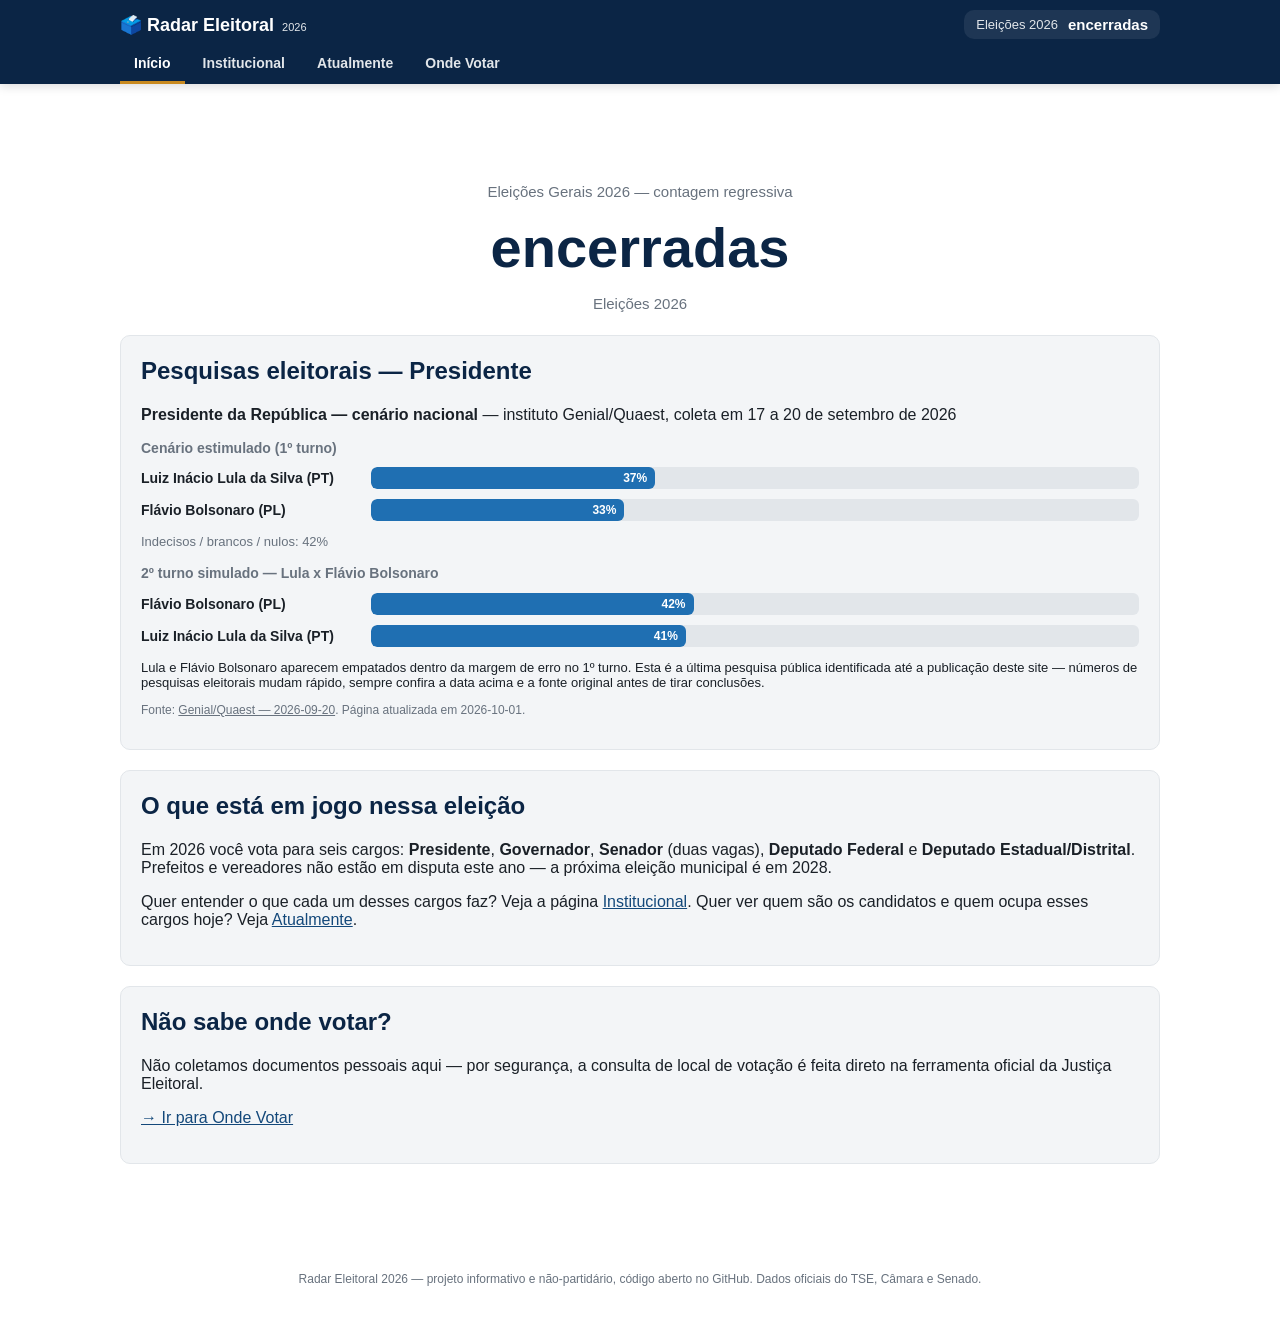
==== index.html @ 76be5bc9 "Radar Eleitoral 2026: home, institucional, atualmente, onde-votar + dados oficiais TSE/Camara/Senado" ====
<!doctype html>
<html lang="pt-BR">
<head>
<meta charset="UTF-8" />
<meta name="viewport" content="width=device-width, initial-scale=1" />
<title>Radar Eleitoral 2026</title>
<meta name="description" content="Pesquisas, calendário e informações sobre as Eleições 2026, com fontes citadas. Sem login, sem coleta de dados pessoais." />
<link rel="icon" href="data:image/svg+xml,<svg xmlns=%22http://www.w3.org/2000/svg%22 viewBox=%220 0 100 100%22><text y=%22.9em%22 font-size=%2290%22>🗳️</text></svg>" />
<link rel="stylesheet" href="css/style.css" />
</head>
<body>
<main>
  <div class="container">
    <section class="hero">
      <p class="subtitle">Eleições Gerais 2026 — contagem regressiva</p>
      <div class="big-timer" id="hero-timer">—</div>
      <p class="subtitle" id="hero-timer-label"></p>
    </section>

    <section class="card">
      <h2>Pesquisas eleitorais — Presidente</h2>
      <div id="pesquisas-content">
        <p class="empty-hint">Carregando pesquisas…</p>
      </div>
    </section>

    <section class="card">
      <h2>O que está em jogo nessa eleição</h2>
      <p>Em 2026 você vota para seis cargos: <strong>Presidente</strong>, <strong>Governador</strong>, <strong>Senador</strong> (duas vagas), <strong>Deputado Federal</strong> e <strong>Deputado Estadual/Distrital</strong>. Prefeitos e vereadores não estão em disputa este ano — a próxima eleição municipal é em 2028.</p>
      <p>Quer entender o que cada um desses cargos faz? Veja a página <a href="institucional.html">Institucional</a>. Quer ver quem são os candidatos e quem ocupa esses cargos hoje? Veja <a href="atualmente.html">Atualmente</a>.</p>
    </section>

    <section class="card">
      <h2>Não sabe onde votar?</h2>
      <p>Não coletamos documentos pessoais aqui — por segurança, a consulta de local de votação é feita direto na ferramenta oficial da Justiça Eleitoral.</p>
      <p><a href="onde-votar.html">→ Ir para Onde Votar</a></p>
    </section>
  </div>
</main>

<footer class="site-footer">
  <div class="container">
    Radar Eleitoral 2026 — projeto informativo e não-partidário, código aberto no GitHub. Dados oficiais do TSE, Câmara e Senado.
  </div>
</footer>

<script src="js/header.js"></script>
<script src="js/home.js"></script>
</body>
</html>
---- css/style.css ----
:root {
  --blue-900: #0b2545;
  --blue-700: #13487a;
  --blue-500: #1f6fb2;
  --slate-900: #1a2027;
  --slate-700: #3c4552;
  --slate-500: #68727e;
  --slate-200: #e2e6ea;
  --slate-100: #f3f5f7;
  --amber: #c98a1f;
  --white: #ffffff;
  --radius: 10px;
  --header-h: 112px;
  --font: -apple-system, "Segoe UI", Roboto, Helvetica, Arial, sans-serif;
}

* {
  box-sizing: border-box;
}

html, body {
  margin: 0;
  padding: 0;
  font-family: var(--font);
  color: var(--slate-900);
  background: var(--white);
}

body {
  padding-top: var(--header-h);
}

a {
  color: var(--blue-700);
}

h1, h2, h3 {
  color: var(--blue-900);
  line-height: 1.25;
}

.container {
  max-width: 1080px;
  margin: 0 auto;
  padding: 0 20px;
}

/* ---------- Header fixo ---------- */
header.site-header {
  position: fixed;
  top: 0;
  left: 0;
  right: 0;
  z-index: 100;
  background: var(--blue-900);
  color: var(--white);
  box-shadow: 0 2px 10px rgba(0, 0, 0, 0.15);
}

.header-top {
  display: flex;
  align-items: center;
  justify-content: space-between;
  gap: 16px;
  padding: 10px 20px 6px;
  max-width: 1080px;
  margin: 0 auto;
}

.brand {
  display: flex;
  align-items: baseline;
  gap: 8px;
  font-weight: 700;
  font-size: 18px;
  color: var(--white);
  text-decoration: none;
  white-space: nowrap;
}

.brand small {
  font-weight: 400;
  font-size: 11px;
  color: var(--slate-200);
}

.timer {
  display: flex;
  align-items: center;
  gap: 10px;
  background: rgba(255, 255, 255, 0.08);
  border-radius: var(--radius);
  padding: 6px 12px;
  font-size: 13px;
  white-space: nowrap;
}

.timer .timer-label {
  color: var(--slate-200);
}

.timer .timer-value {
  font-weight: 700;
  font-variant-numeric: tabular-nums;
  color: var(--white);
  font-size: 15px;
}

nav.tabs {
  display: flex;
  gap: 4px;
  max-width: 1080px;
  margin: 0 auto;
  padding: 0 20px;
  overflow-x: auto;
}

nav.tabs a {
  color: var(--slate-200);
  text-decoration: none;
  padding: 10px 14px;
  font-size: 14px;
  font-weight: 600;
  border-bottom: 3px solid transparent;
  white-space: nowrap;
}

nav.tabs a:hover {
  color: var(--white);
}

nav.tabs a.active {
  color: var(--white);
  border-bottom-color: var(--amber);
}

@media (max-width: 640px) {
  :root {
    --header-h: 128px;
  }
  .header-top {
    flex-wrap: wrap;
  }
  .timer {
    font-size: 12px;
  }
}

/* ---------- Conteúdo geral ---------- */
main {
  padding: 32px 0 64px;
}

.hero {
  text-align: center;
  padding: 24px 0 8px;
}

.hero .big-timer {
  font-size: clamp(32px, 7vw, 56px);
  font-weight: 800;
  color: var(--blue-900);
  font-variant-numeric: tabular-nums;
}

.hero p.subtitle {
  color: var(--slate-500);
  font-size: 15px;
}

.card {
  background: var(--slate-100);
  border: 1px solid var(--slate-200);
  border-radius: var(--radius);
  padding: 20px;
  margin-bottom: 20px;
}

.card h2 {
  margin-top: 0;
}

.source-note {
  font-size: 12px;
  color: var(--slate-500);
  margin-top: 8px;
}

.source-note a {
  color: var(--slate-500);
}

/* Barra de pesquisa (polls) */
.poll-bar-row {
  display: flex;
  align-items: center;
  gap: 10px;
  margin: 10px 0;
}

.poll-bar-row .name {
  width: 220px;
  font-size: 14px;
  font-weight: 600;
  flex-shrink: 0;
}

.poll-bar-track {
  flex: 1;
  background: var(--slate-200);
  border-radius: 6px;
  height: 22px;
  overflow: hidden;
}

.poll-bar-fill {
  height: 100%;
  background: var(--blue-500);
  display: flex;
  align-items: center;
  justify-content: flex-end;
  color: var(--white);
  font-size: 12px;
  font-weight: 700;
  padding-right: 8px;
  border-radius: 6px;
}

/* ---------- Fichas (cards de pessoas) ---------- */
.ficha-grid {
  display: grid;
  grid-template-columns: repeat(auto-fill, minmax(260px, 1fr));
  gap: 14px;
  margin-top: 16px;
}

.ficha {
  border: 1px solid var(--slate-200);
  border-radius: var(--radius);
  padding: 14px;
  background: var(--white);
}

.ficha .ficha-nome {
  font-weight: 700;
  color: var(--blue-900);
  font-size: 15px;
}

.ficha .ficha-cargo {
  font-size: 12px;
  color: var(--amber);
  font-weight: 700;
  text-transform: uppercase;
  letter-spacing: 0.03em;
}

.ficha dl {
  margin: 8px 0 0;
  font-size: 13px;
  color: var(--slate-700);
  display: grid;
  grid-template-columns: auto 1fr;
  gap: 2px 8px;
}

.ficha dt {
  color: var(--slate-500);
}

.ficha .ficha-frase {
  margin-top: 8px;
  font-size: 13px;
  font-style: italic;
  border-left: 3px solid var(--amber);
  padding-left: 8px;
}

.ficha .ficha-link {
  display: inline-block;
  margin-top: 8px;
  font-size: 12px;
}

/* ---------- Filtros ---------- */
.filters {
  display: flex;
  flex-wrap: wrap;
  gap: 10px;
  align-items: center;
  margin-bottom: 8px;
}

.filters select,
.filters input {
  font-family: var(--font);
  padding: 8px 10px;
  border: 1px solid var(--slate-200);
  border-radius: 8px;
  font-size: 14px;
}

.view-toggle {
  display: flex;
  gap: 6px;
  margin-left: auto;
}

.view-toggle button {
  font-family: var(--font);
  border: 1px solid var(--slate-200);
  background: var(--white);
  border-radius: 8px;
  padding: 7px 12px;
  font-size: 13px;
  cursor: pointer;
}

.view-toggle button.active {
  background: var(--blue-900);
  color: var(--white);
  border-color: var(--blue-900);
}

.empty-hint {
  color: var(--slate-500);
  font-size: 14px;
  padding: 24px;
  text-align: center;
}

/* ---------- Organograma ---------- */
.orgchart {
  display: flex;
  flex-direction: column;
  gap: 10px;
  align-items: center;
}

.org-level {
  display: flex;
  flex-wrap: wrap;
  gap: 10px;
  justify-content: center;
}

.org-node {
  background: var(--blue-700);
  color: var(--white);
  border: none;
  border-radius: var(--radius);
  padding: 10px 16px;
  font-family: var(--font);
  font-size: 14px;
  font-weight: 600;
  cursor: pointer;
  min-width: 140px;
}

.org-node .count {
  display: block;
  font-size: 12px;
  font-weight: 400;
  color: var(--slate-200);
}

.org-node:hover {
  background: var(--blue-500);
}

.org-connector {
  width: 2px;
  height: 18px;
  background: var(--slate-200);
}

/* ---------- Diagrama institucional ---------- */
.poderes {
  display: grid;
  grid-template-columns: repeat(auto-fit, minmax(220px, 1fr));
  gap: 16px;
  margin: 20px 0;
}

.poder-card {
  border: 2px solid var(--blue-700);
  border-radius: var(--radius);
  padding: 16px;
  cursor: pointer;
  background: var(--white);
  transition: transform 0.1s, box-shadow 0.1s;
}

.poder-card:hover {
  transform: translateY(-2px);
  box-shadow: 0 6px 16px rgba(11, 37, 69, 0.12);
}

.poder-card h3 {
  margin: 0 0 6px;
}

.poder-card p {
  margin: 0;
  font-size: 13px;
  color: var(--slate-700);
}

.poder-detalhe {
  display: none;
  border-left: 4px solid var(--amber);
  background: var(--slate-100);
  padding: 14px 16px;
  margin-top: -4px;
  margin-bottom: 16px;
  border-radius: 0 var(--radius) var(--radius) var(--radius);
}

.poder-detalhe.open {
  display: block;
}

.flow-steps {
  display: flex;
  flex-wrap: wrap;
  gap: 8px;
  align-items: center;
  margin: 16px 0;
}

.flow-step {
  background: var(--slate-100);
  border: 1px solid var(--slate-200);
  border-radius: 999px;
  padding: 8px 14px;
  font-size: 13px;
  cursor: pointer;
  font-weight: 600;
}

.flow-step.active {
  background: var(--amber);
  color: var(--white);
  border-color: var(--amber);
}

.flow-arrow {
  color: var(--slate-500);
}

footer.site-footer {
  text-align: center;
  font-size: 12px;
  color: var(--slate-500);
  padding: 24px 0 40px;
}
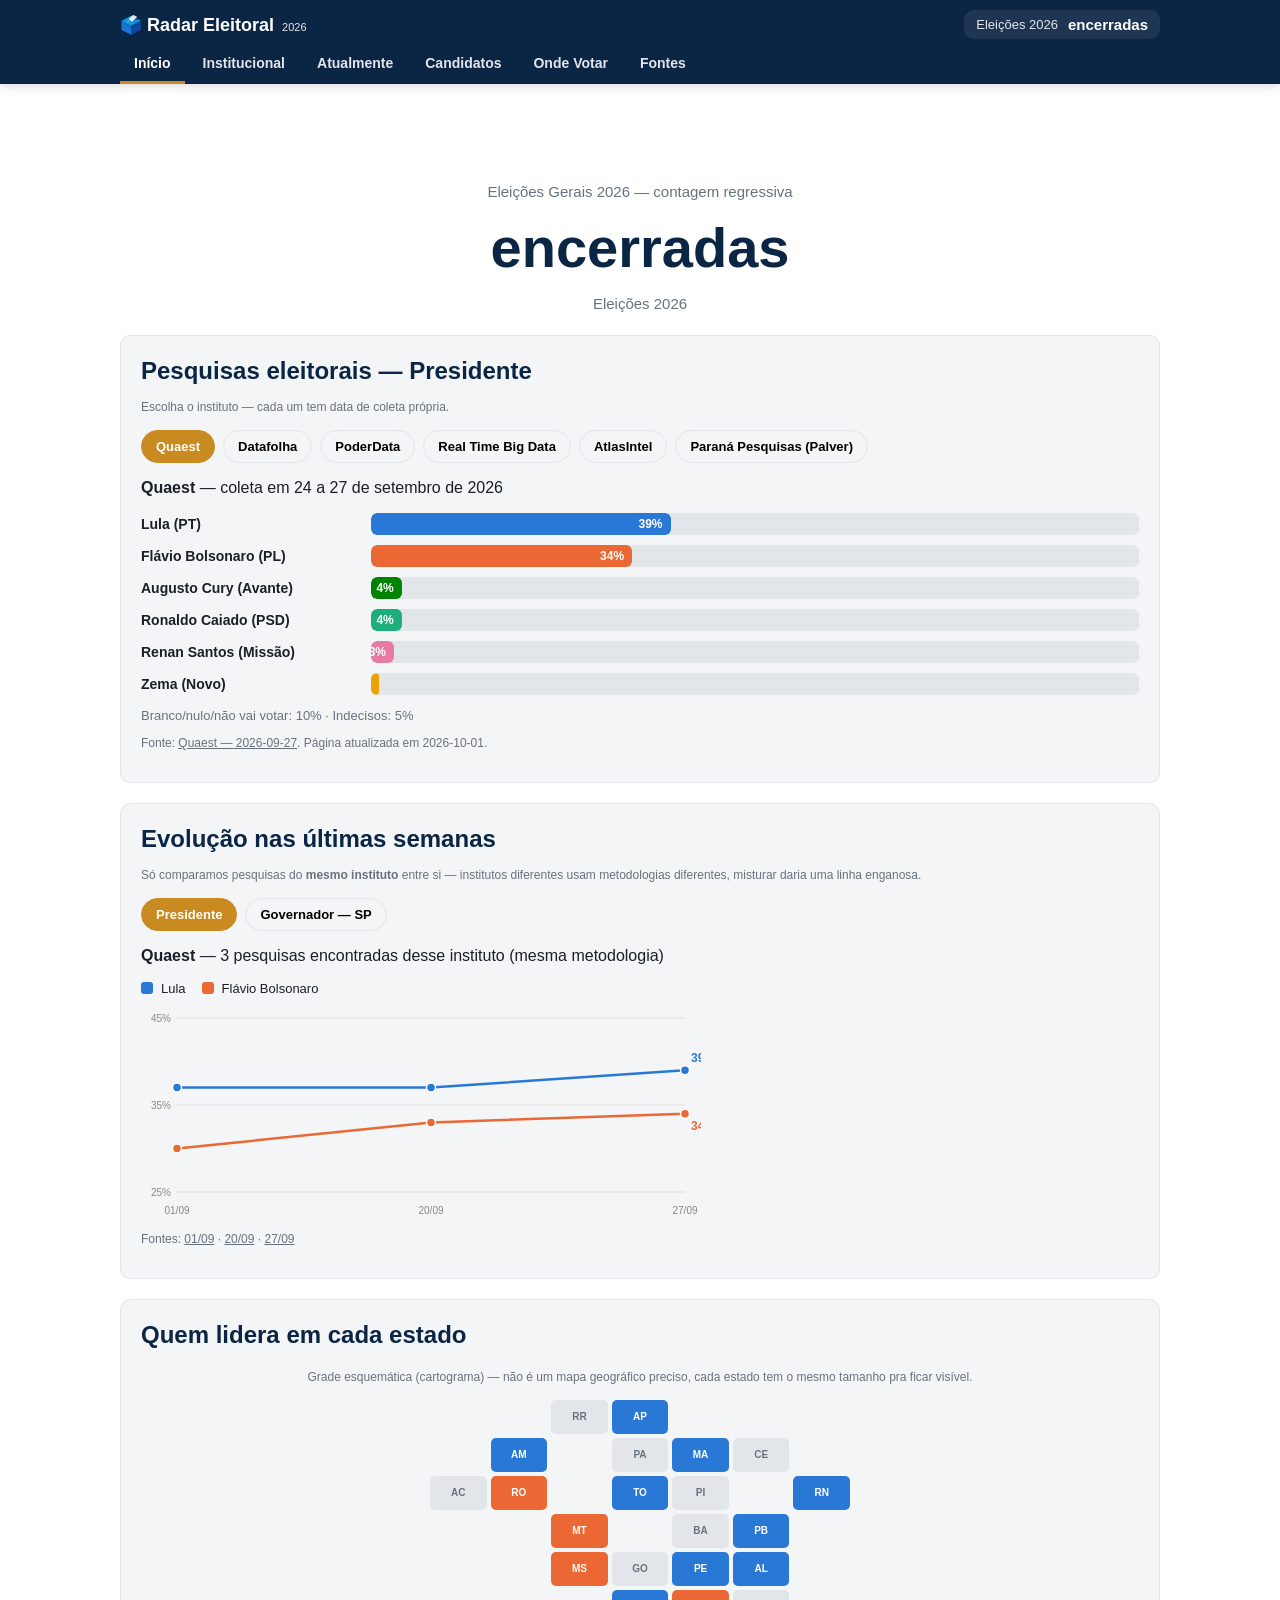
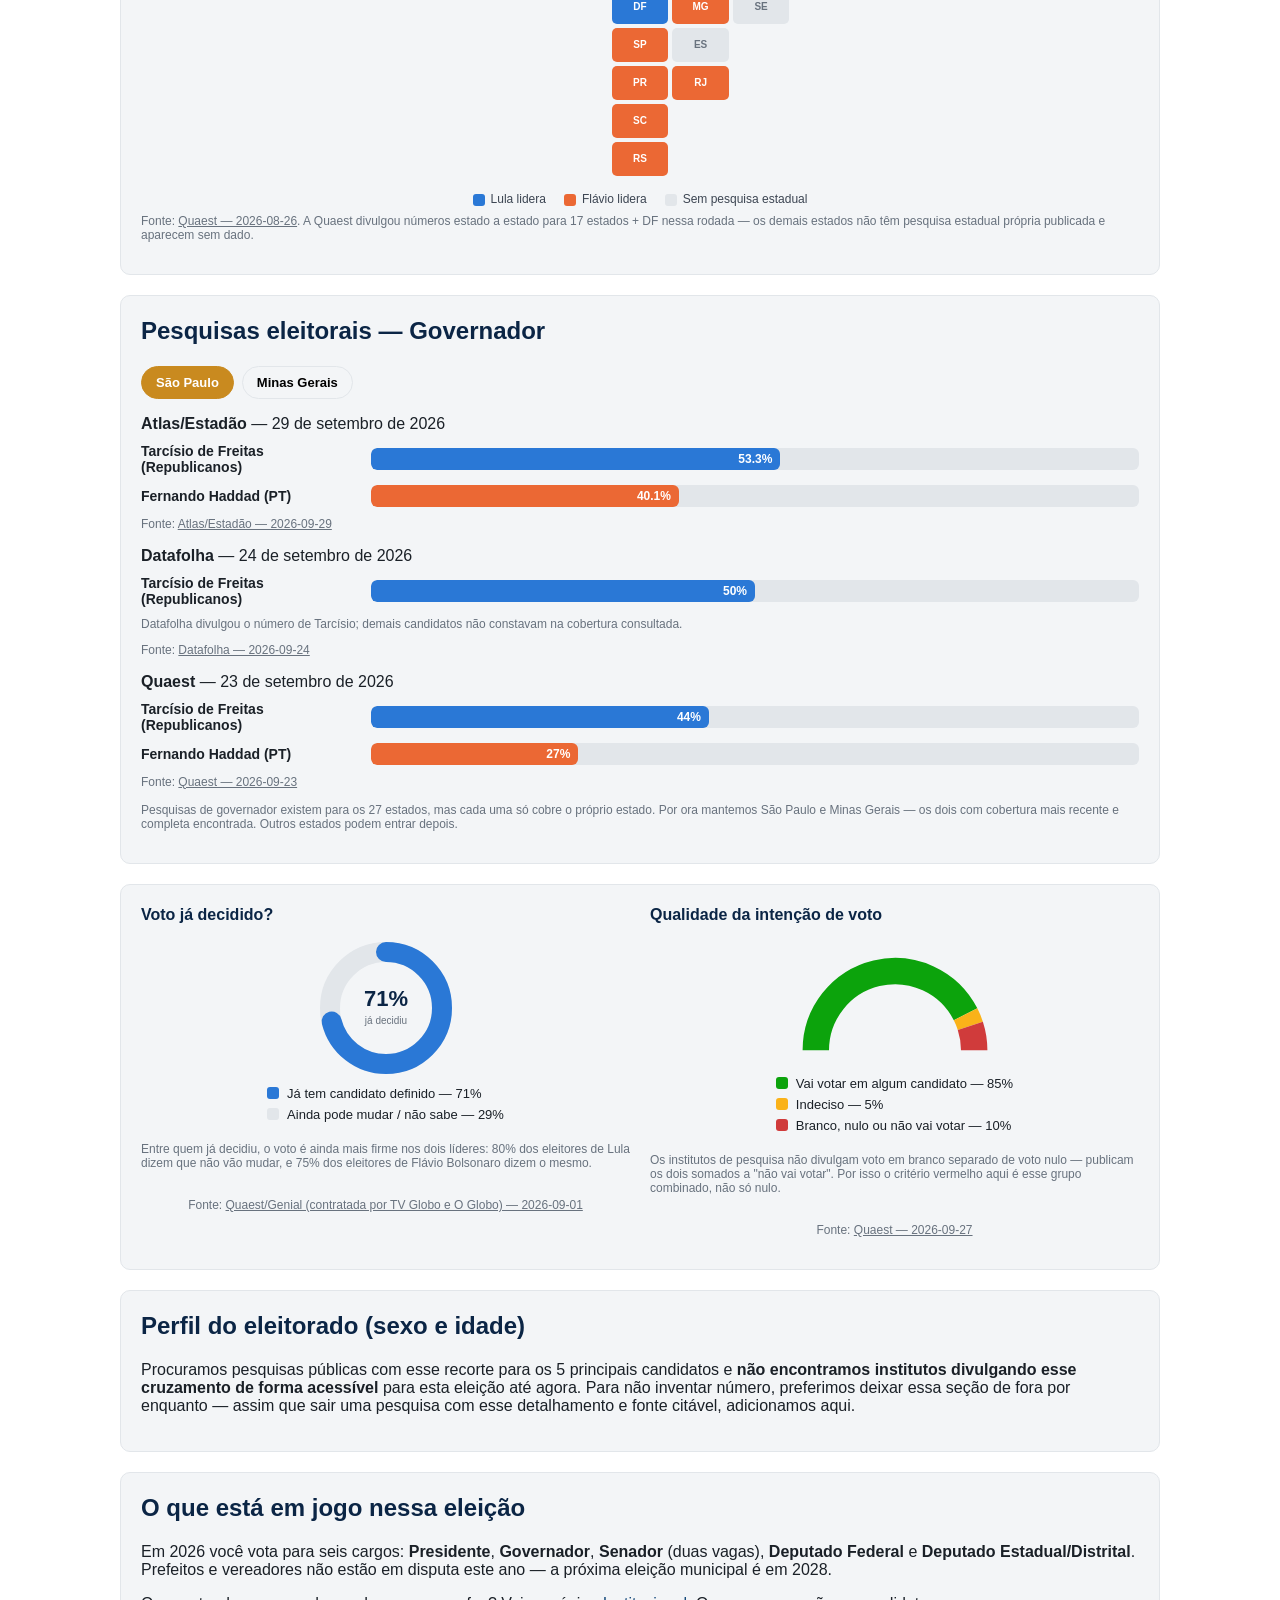
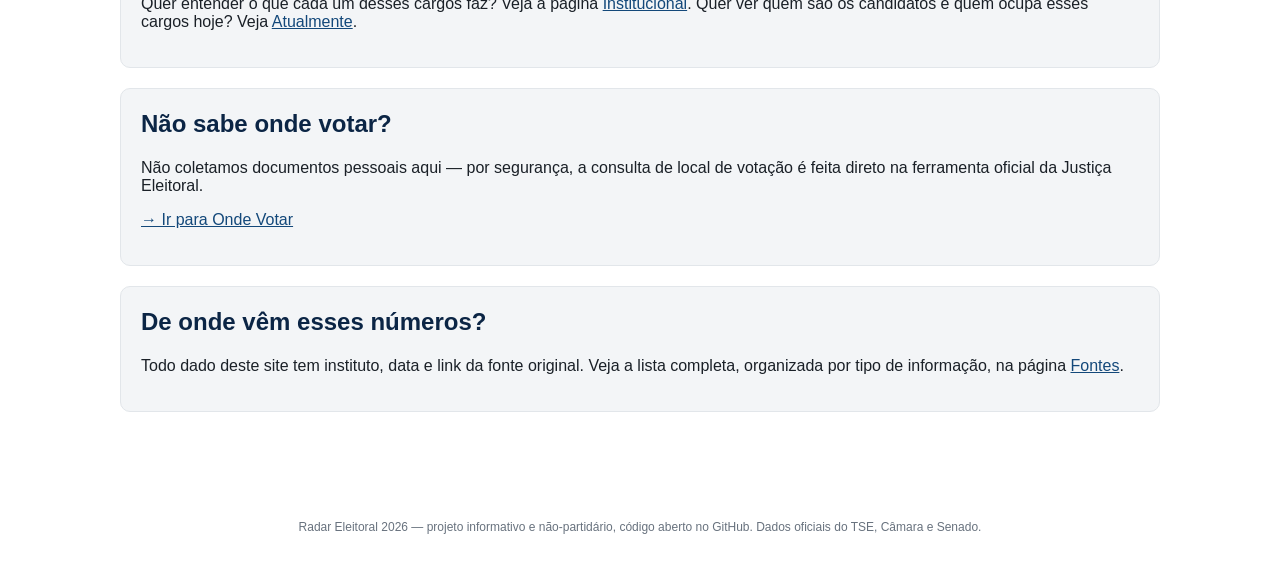
==== commit e3fa269b: "Separa Candidatos de Atualmente, adiciona pagina Fontes, e expande Home: seletor de institutos, evol" ====
--- a/index.html
+++ b/index.html
@@ -17,11 +17,55 @@
       <p class="subtitle" id="hero-timer-label"></p>
     </section>
 
-    <section class="card">
+    <section class="card viz-root">
       <h2>Pesquisas eleitorais — Presidente</h2>
+      <p class="source-note" style="margin-top:-6px;">Escolha o instituto — cada um tem data de coleta própria.</p>
+      <div class="flow-steps" id="instituto-tabs"></div>
       <div id="pesquisas-content">
         <p class="empty-hint">Carregando pesquisas…</p>
       </div>
+    </section>
+
+    <section class="card viz-root">
+      <h2>Evolução nas últimas semanas</h2>
+      <p class="source-note" style="margin-top:-6px;">Só comparamos pesquisas do <strong>mesmo instituto</strong> entre si — institutos diferentes usam metodologias diferentes, misturar daria uma linha enganosa.</p>
+      <div class="flow-steps" id="evolucao-tabs"></div>
+      <div id="evolucao-content" style="margin-top:10px;">
+        <p class="empty-hint">Carregando…</p>
+      </div>
+    </section>
+
+    <section class="card viz-root">
+      <h2>Quem lidera em cada estado</h2>
+      <div id="mapa-content">
+        <p class="empty-hint">Carregando mapa…</p>
+      </div>
+    </section>
+
+    <section class="card viz-root">
+      <h2>Pesquisas eleitorais — Governador</h2>
+      <div class="flow-steps" id="estado-tabs"></div>
+      <div id="governador-content" style="margin-top:10px;">
+        <p class="empty-hint">Carregando…</p>
+      </div>
+    </section>
+
+    <section class="card viz-root">
+      <div class="two-col">
+        <div>
+          <h2 style="font-size:16px;">Voto já decidido?</h2>
+          <div id="decisao-content"><p class="empty-hint">Carregando…</p></div>
+        </div>
+        <div>
+          <h2 style="font-size:16px;">Qualidade da intenção de voto</h2>
+          <div id="gauge-content"><p class="empty-hint">Carregando…</p></div>
+        </div>
+      </div>
+    </section>
+
+    <section class="card">
+      <h2>Perfil do eleitorado (sexo e idade)</h2>
+      <p>Procuramos pesquisas públicas com esse recorte para os 5 principais candidatos e <strong>não encontramos institutos divulgando esse cruzamento de forma acessível</strong> para esta eleição até agora. Para não inventar número, preferimos deixar essa seção de fora por enquanto — assim que sair uma pesquisa com esse detalhamento e fonte citável, adicionamos aqui.</p>
     </section>
 
     <section class="card">
@@ -34,6 +78,11 @@
       <h2>Não sabe onde votar?</h2>
       <p>Não coletamos documentos pessoais aqui — por segurança, a consulta de local de votação é feita direto na ferramenta oficial da Justiça Eleitoral.</p>
       <p><a href="onde-votar.html">→ Ir para Onde Votar</a></p>
+    </section>
+
+    <section class="card">
+      <h2>De onde vêm esses números?</h2>
+      <p>Todo dado deste site tem instituto, data e link da fonte original. Veja a lista completa, organizada por tipo de informação, na página <a href="fontes.html">Fontes</a>.</p>
     </section>
   </div>
 </main>
--- a/css/style.css
+++ b/css/style.css
@@ -454,3 +454,161 @@
   color: var(--slate-500);
   padding: 24px 0 40px;
 }
+
+/* ---------- Dataviz tokens (paleta validada do skill dataviz) ---------- */
+.viz-root {
+  --cat-1: #2a78d6; /* azul */
+  --cat-2: #eb6834; /* laranja */
+  --cat-3: #1baf7a; /* água */
+  --cat-4: #eda100; /* amarelo */
+  --cat-5: #e87ba4; /* magenta */
+  --cat-6: #008300; /* verde */
+  --cat-7: #4a3aa7; /* violeta */
+  --status-good: #0ca30c;
+  --status-warning: #fab219;
+  --status-critical: #d03b3b;
+  --ink-primary: #0b0b0b;
+  --ink-secondary: #52514e;
+  --ink-muted: #898781;
+  --grid-line: #e1e0d9;
+}
+
+.subsection-title {
+  font-size: 14px;
+  color: var(--slate-500);
+  margin: 18px 0 6px;
+  font-weight: 700;
+}
+
+.two-col {
+  display: grid;
+  grid-template-columns: 1fr 1fr;
+  gap: 20px;
+}
+
+@media (max-width: 720px) {
+  .two-col {
+    grid-template-columns: 1fr;
+  }
+}
+
+/* Mapa-grade do Brasil (cartograma esquemático, não geográfico) */
+.state-map {
+  display: grid;
+  grid-template-columns: repeat(7, 1fr);
+  grid-auto-rows: 34px;
+  gap: 4px;
+  max-width: 420px;
+  margin: 16px auto;
+}
+
+.state-cell {
+  border-radius: 5px;
+  display: flex;
+  align-items: center;
+  justify-content: center;
+  font-size: 10px;
+  font-weight: 700;
+  color: var(--white);
+  cursor: default;
+  position: relative;
+}
+
+.state-cell.sem-dado {
+  background: var(--slate-200);
+  color: var(--slate-500);
+}
+
+.state-cell:hover .state-tooltip {
+  display: block;
+}
+
+.state-tooltip {
+  display: none;
+  position: absolute;
+  bottom: 110%;
+  left: 50%;
+  transform: translateX(-50%);
+  background: var(--slate-900);
+  color: var(--white);
+  font-size: 11px;
+  font-weight: 400;
+  padding: 6px 8px;
+  border-radius: 6px;
+  white-space: nowrap;
+  z-index: 5;
+}
+
+.map-legend {
+  display: flex;
+  justify-content: center;
+  gap: 18px;
+  font-size: 12px;
+  color: var(--slate-700);
+  flex-wrap: wrap;
+}
+
+.map-legend .swatch {
+  display: inline-block;
+  width: 12px;
+  height: 12px;
+  border-radius: 3px;
+  margin-right: 6px;
+  vertical-align: middle;
+}
+
+/* Rosca e velocímetro */
+.chart-figure {
+  display: flex;
+  flex-direction: column;
+  align-items: center;
+  gap: 8px;
+}
+
+.chart-figure svg {
+  max-width: 220px;
+}
+
+.donut-center-label {
+  font-size: 22px;
+  font-weight: 800;
+  fill: var(--blue-900);
+}
+
+.donut-center-sub {
+  font-size: 10px;
+  fill: var(--slate-500);
+}
+
+.legend-list {
+  display: flex;
+  flex-direction: column;
+  gap: 6px;
+  font-size: 13px;
+}
+
+.legend-list .legend-row {
+  display: flex;
+  align-items: center;
+  gap: 8px;
+}
+
+.legend-list .swatch {
+  width: 12px;
+  height: 12px;
+  border-radius: 3px;
+  flex-shrink: 0;
+}
+
+.gauge-value {
+  font-size: 13px;
+  text-align: center;
+  color: var(--slate-700);
+}
+
+.candidate-selector {
+  display: flex;
+  gap: 8px;
+  flex-wrap: wrap;
+  margin-bottom: 10px;
+}
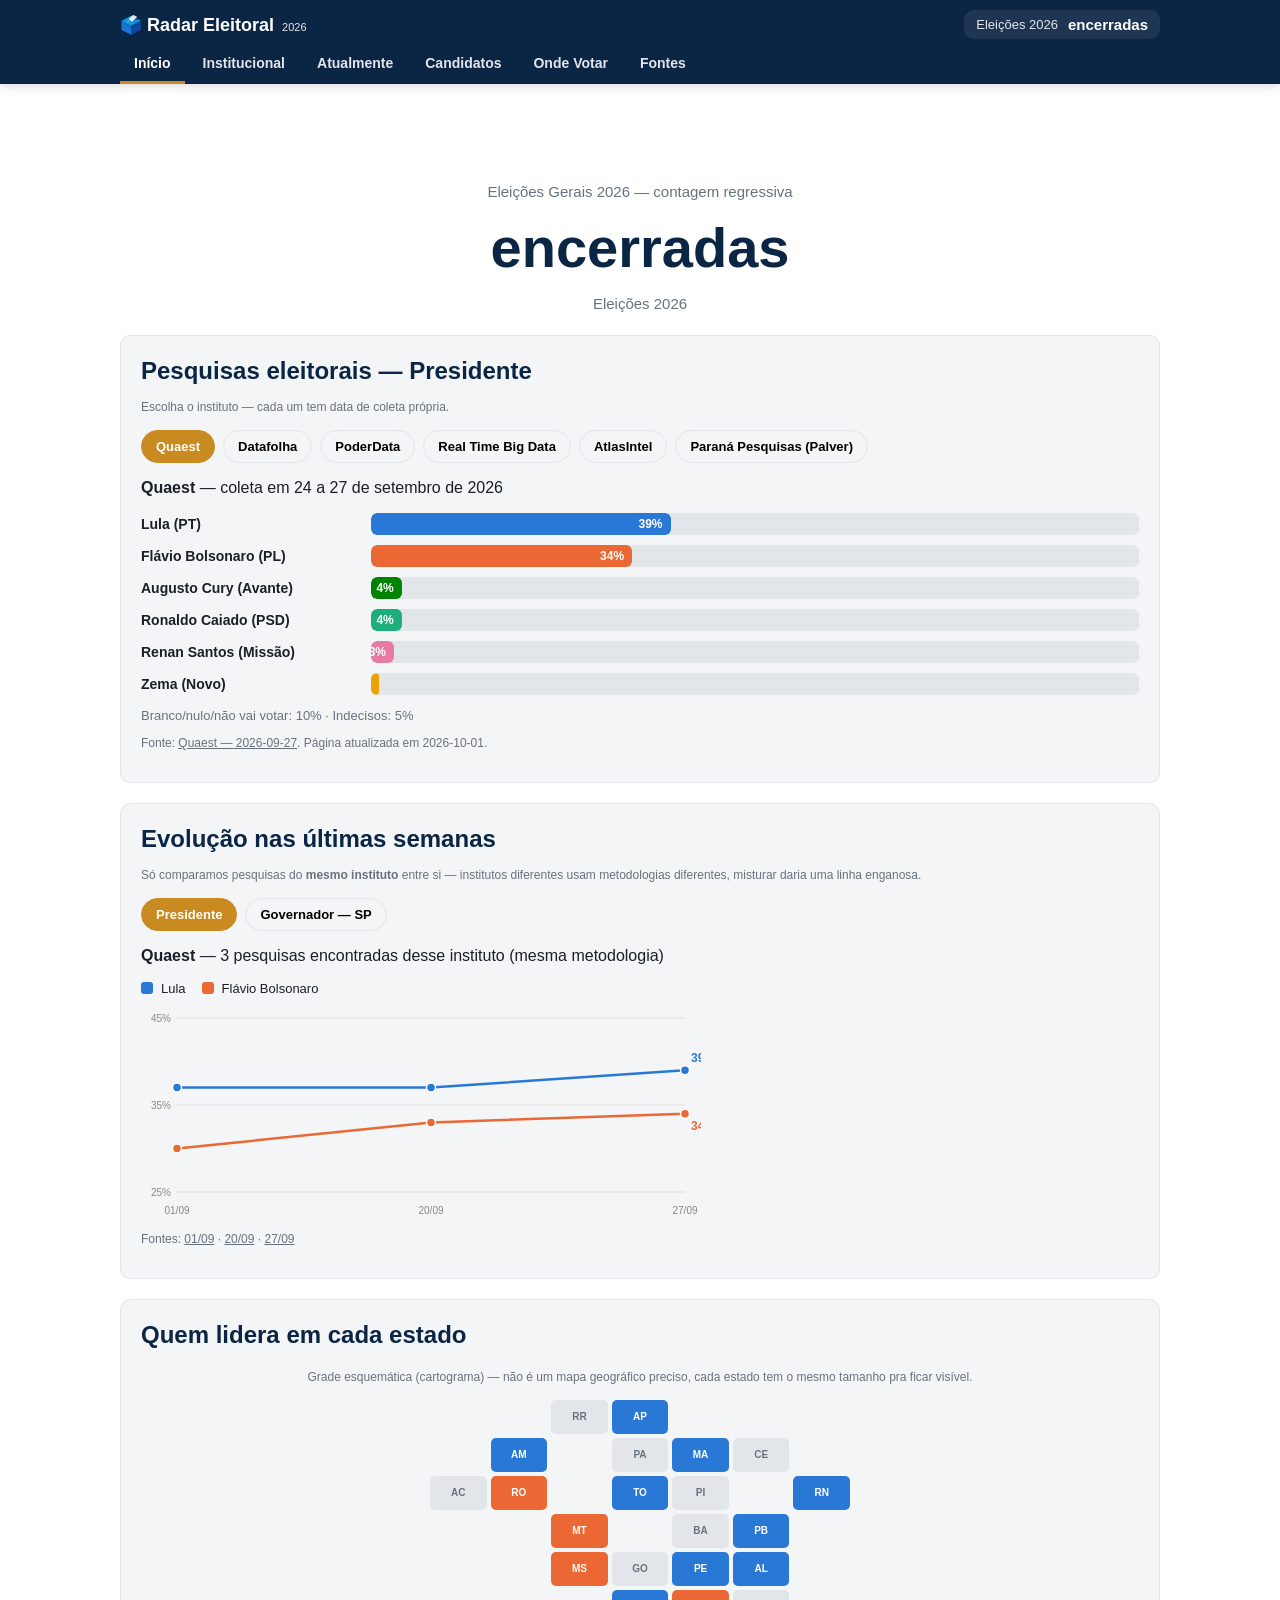
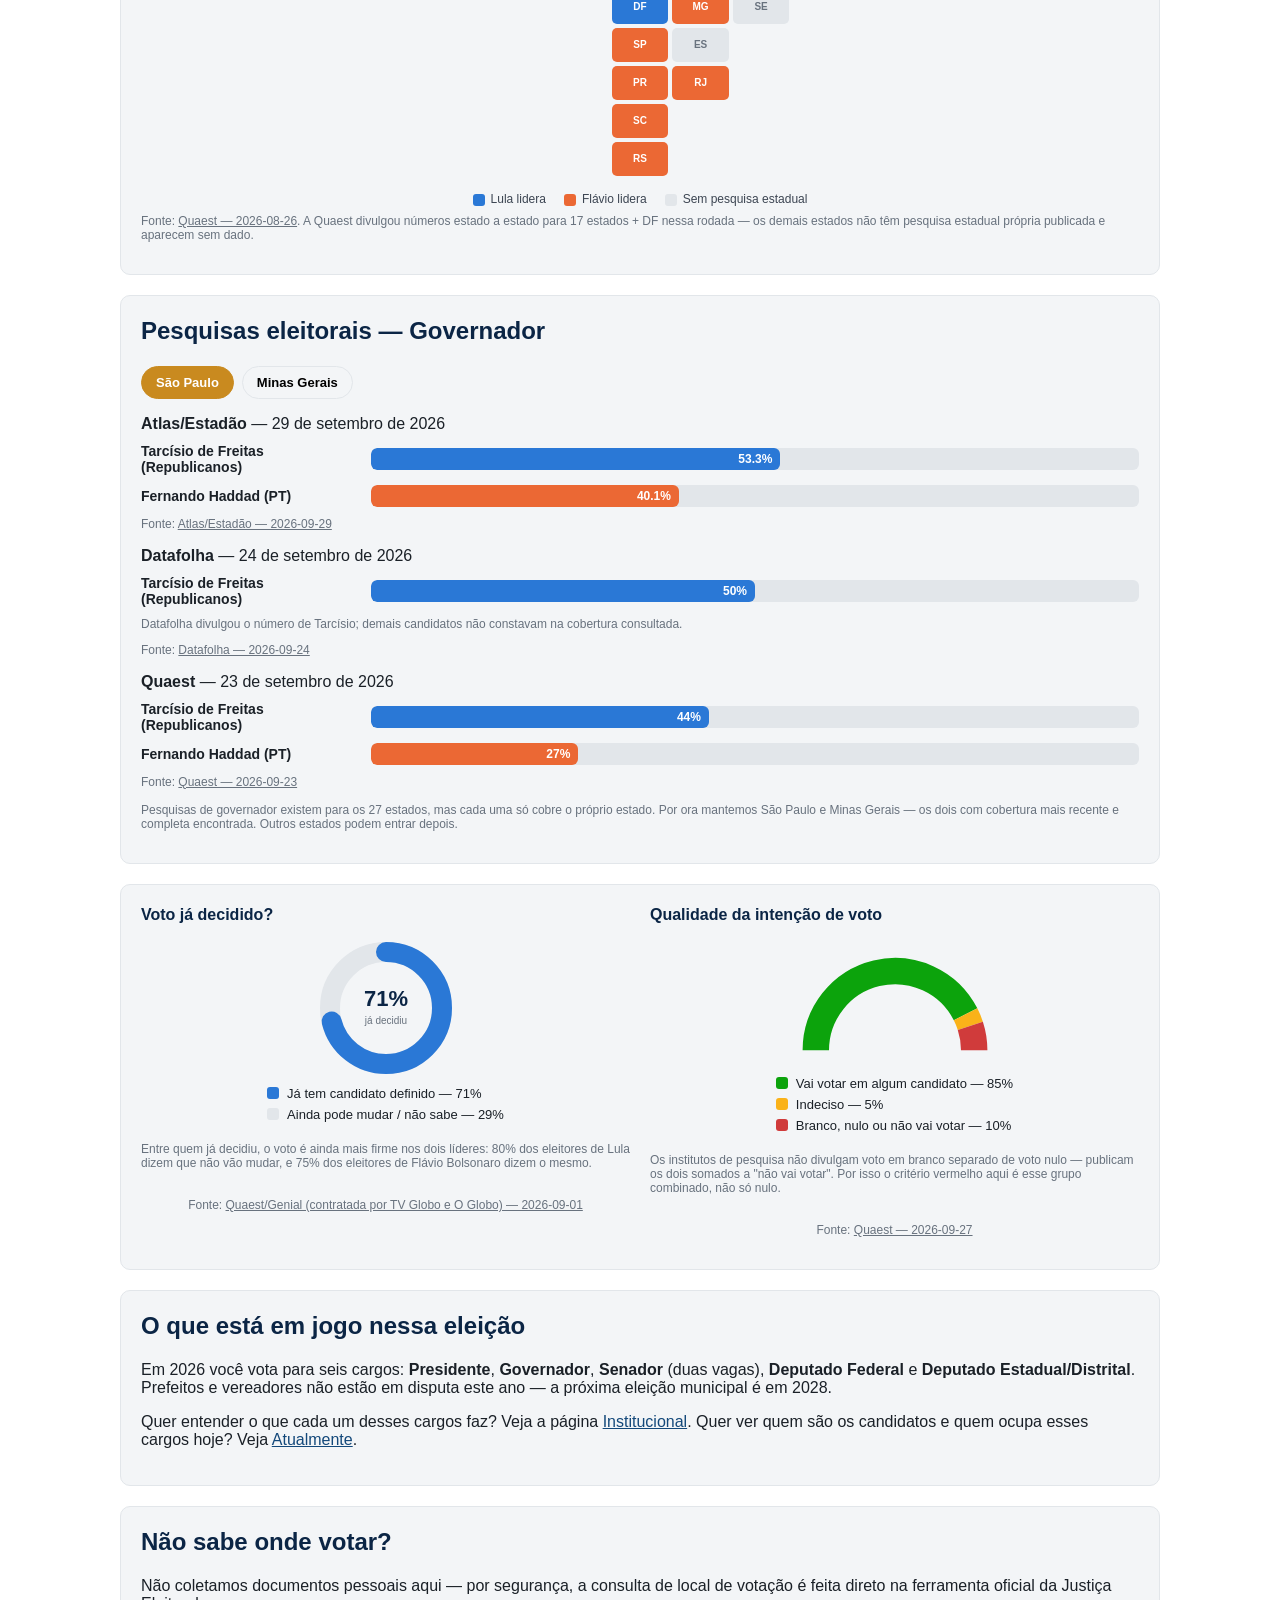
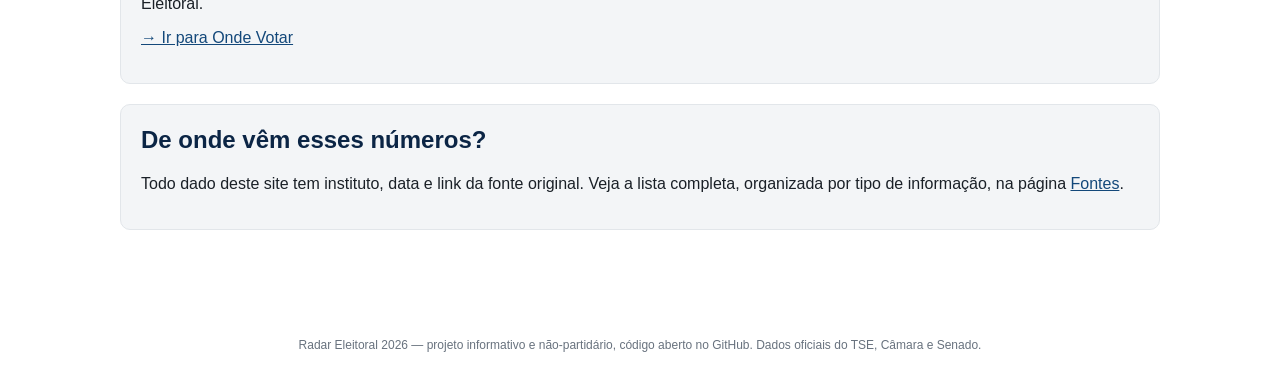
==== commit 34b6903d: "Remove card de 'nao encontramos pesquisa' da Home - esconder em vez de justificar ausencia" ====
--- a/index.html
+++ b/index.html
@@ -64,11 +64,6 @@
     </section>
 
     <section class="card">
-      <h2>Perfil do eleitorado (sexo e idade)</h2>
-      <p>Procuramos pesquisas públicas com esse recorte para os 5 principais candidatos e <strong>não encontramos institutos divulgando esse cruzamento de forma acessível</strong> para esta eleição até agora. Para não inventar número, preferimos deixar essa seção de fora por enquanto — assim que sair uma pesquisa com esse detalhamento e fonte citável, adicionamos aqui.</p>
-    </section>
-
-    <section class="card">
       <h2>O que está em jogo nessa eleição</h2>
       <p>Em 2026 você vota para seis cargos: <strong>Presidente</strong>, <strong>Governador</strong>, <strong>Senador</strong> (duas vagas), <strong>Deputado Federal</strong> e <strong>Deputado Estadual/Distrital</strong>. Prefeitos e vereadores não estão em disputa este ano — a próxima eleição municipal é em 2028.</p>
       <p>Quer entender o que cada um desses cargos faz? Veja a página <a href="institucional.html">Institucional</a>. Quer ver quem são os candidatos e quem ocupa esses cargos hoje? Veja <a href="atualmente.html">Atualmente</a>.</p>
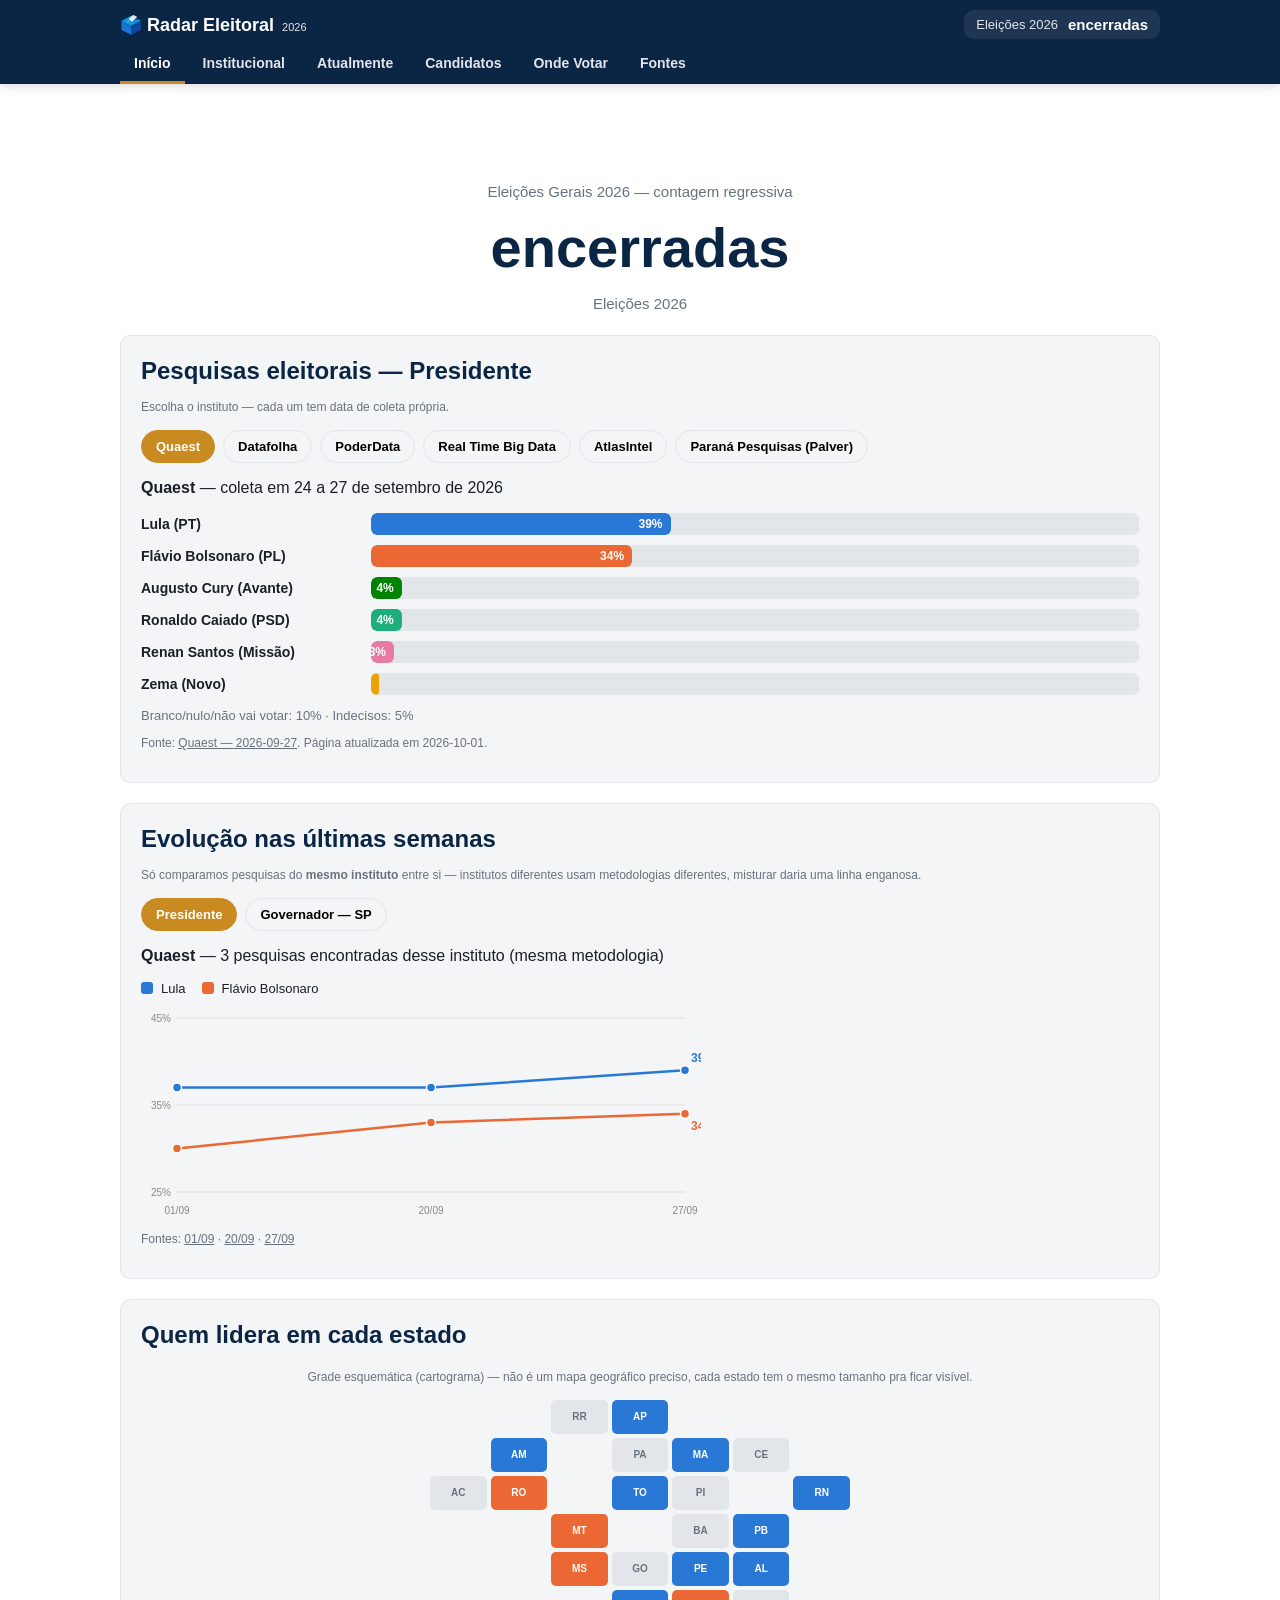
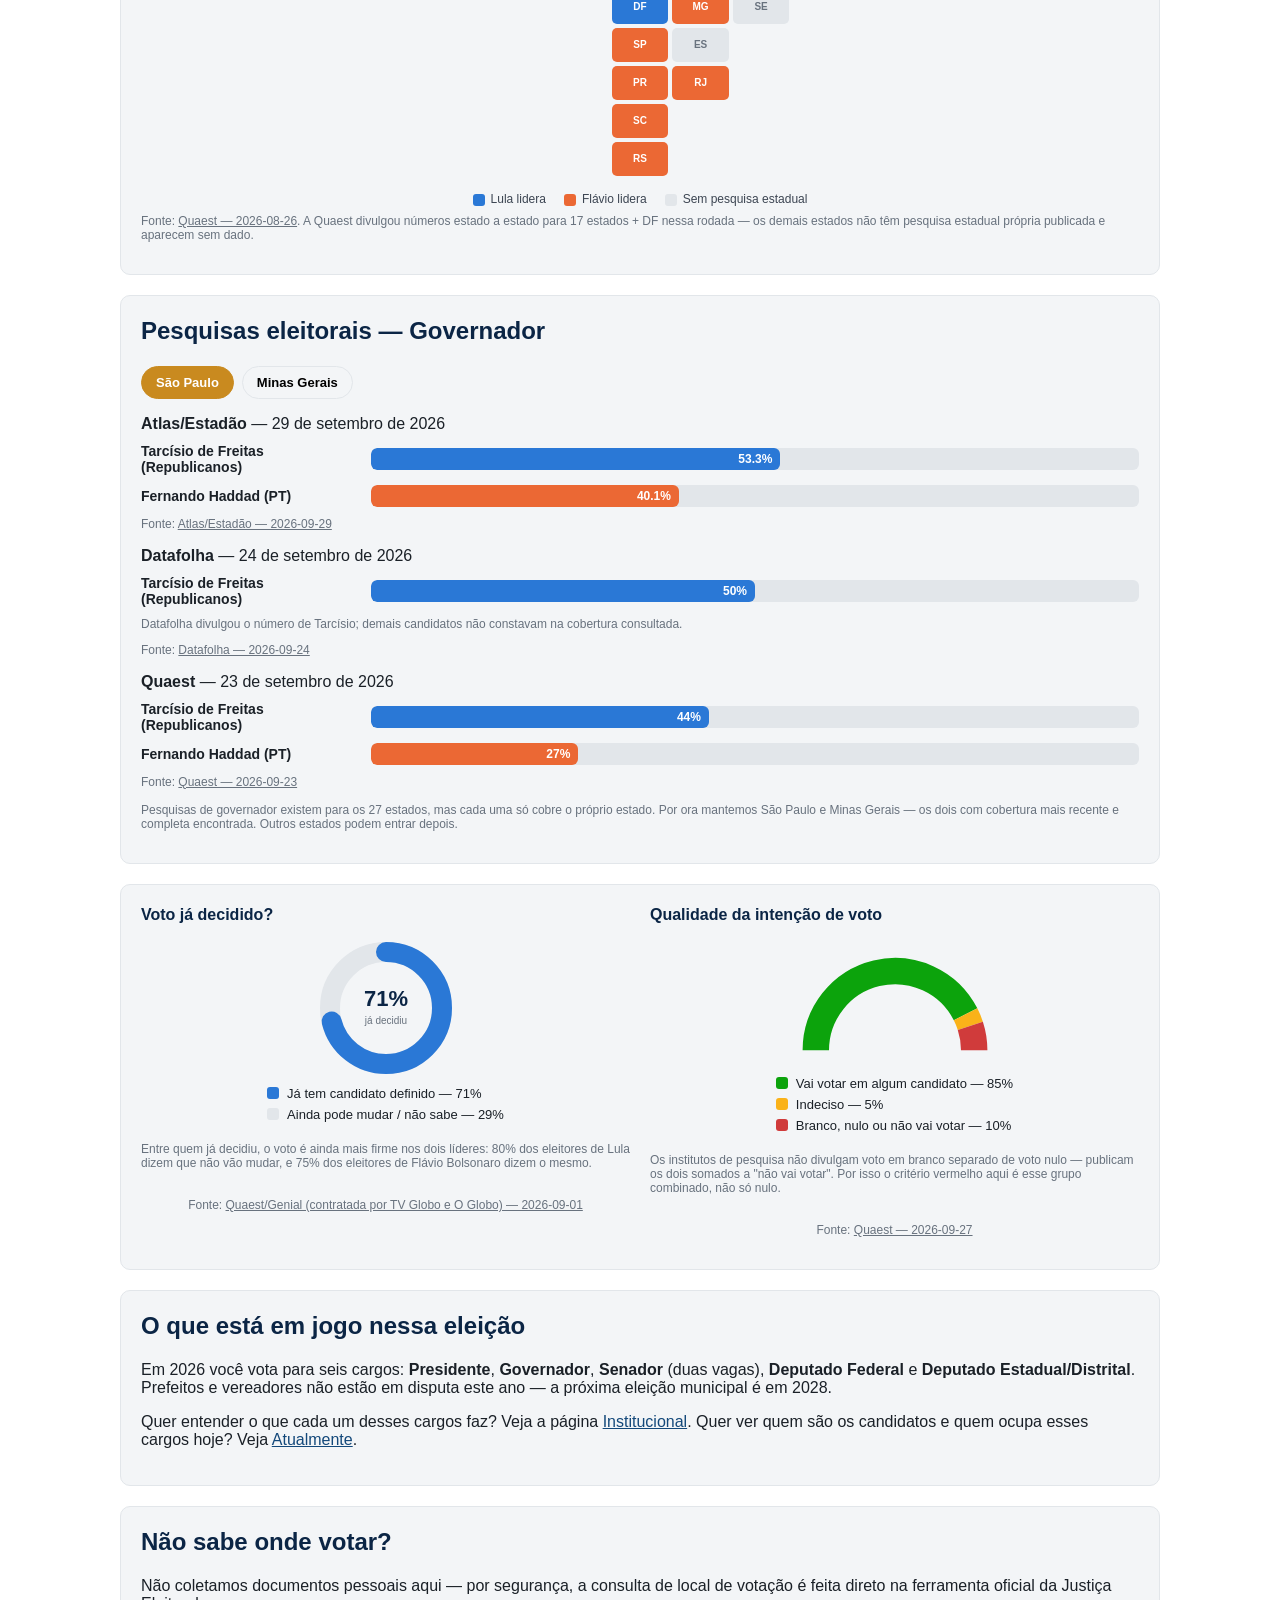
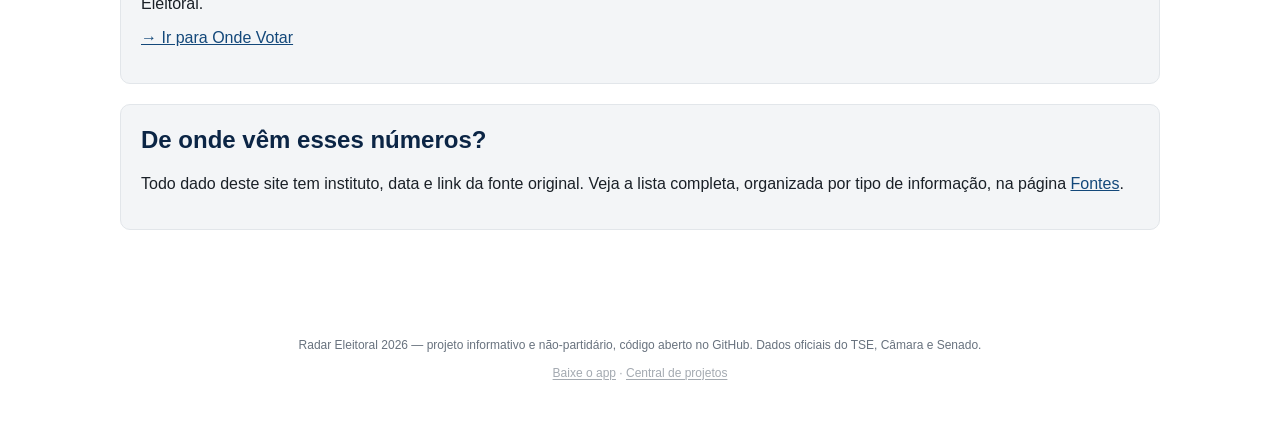
==== commit 073a5ea0: "feat: app instalável (PWA) e links discretos na página inicial Mesmo padrão do Clio: manifest, servi" ====
--- a/index.html
+++ b/index.html
@@ -7,6 +7,9 @@
 <meta name="description" content="Pesquisas, calendário e informações sobre as Eleições 2026, com fontes citadas. Sem login, sem coleta de dados pessoais." />
 <link rel="icon" href="data:image/svg+xml,<svg xmlns=%22http://www.w3.org/2000/svg%22 viewBox=%220 0 100 100%22><text y=%22.9em%22 font-size=%2290%22>🗳️</text></svg>" />
 <link rel="stylesheet" href="css/style.css" />
+<link rel="manifest" href="manifest.webmanifest">
+<link rel="apple-touch-icon" href="icones/apple-touch-icon.png">
+<meta name="theme-color" content="#0b2545">
 </head>
 <body>
 <main>
@@ -85,10 +88,12 @@
 <footer class="site-footer">
   <div class="container">
     Radar Eleitoral 2026 — projeto informativo e não-partidário, código aberto no GitHub. Dados oficiais do TSE, Câmara e Senado.
+    <p class="app-links" data-app-links></p>
   </div>
 </footer>
 
 <script src="js/header.js"></script>
 <script src="js/home.js"></script>
+<script src="pwa.js" defer></script>
 </body>
 </html>
